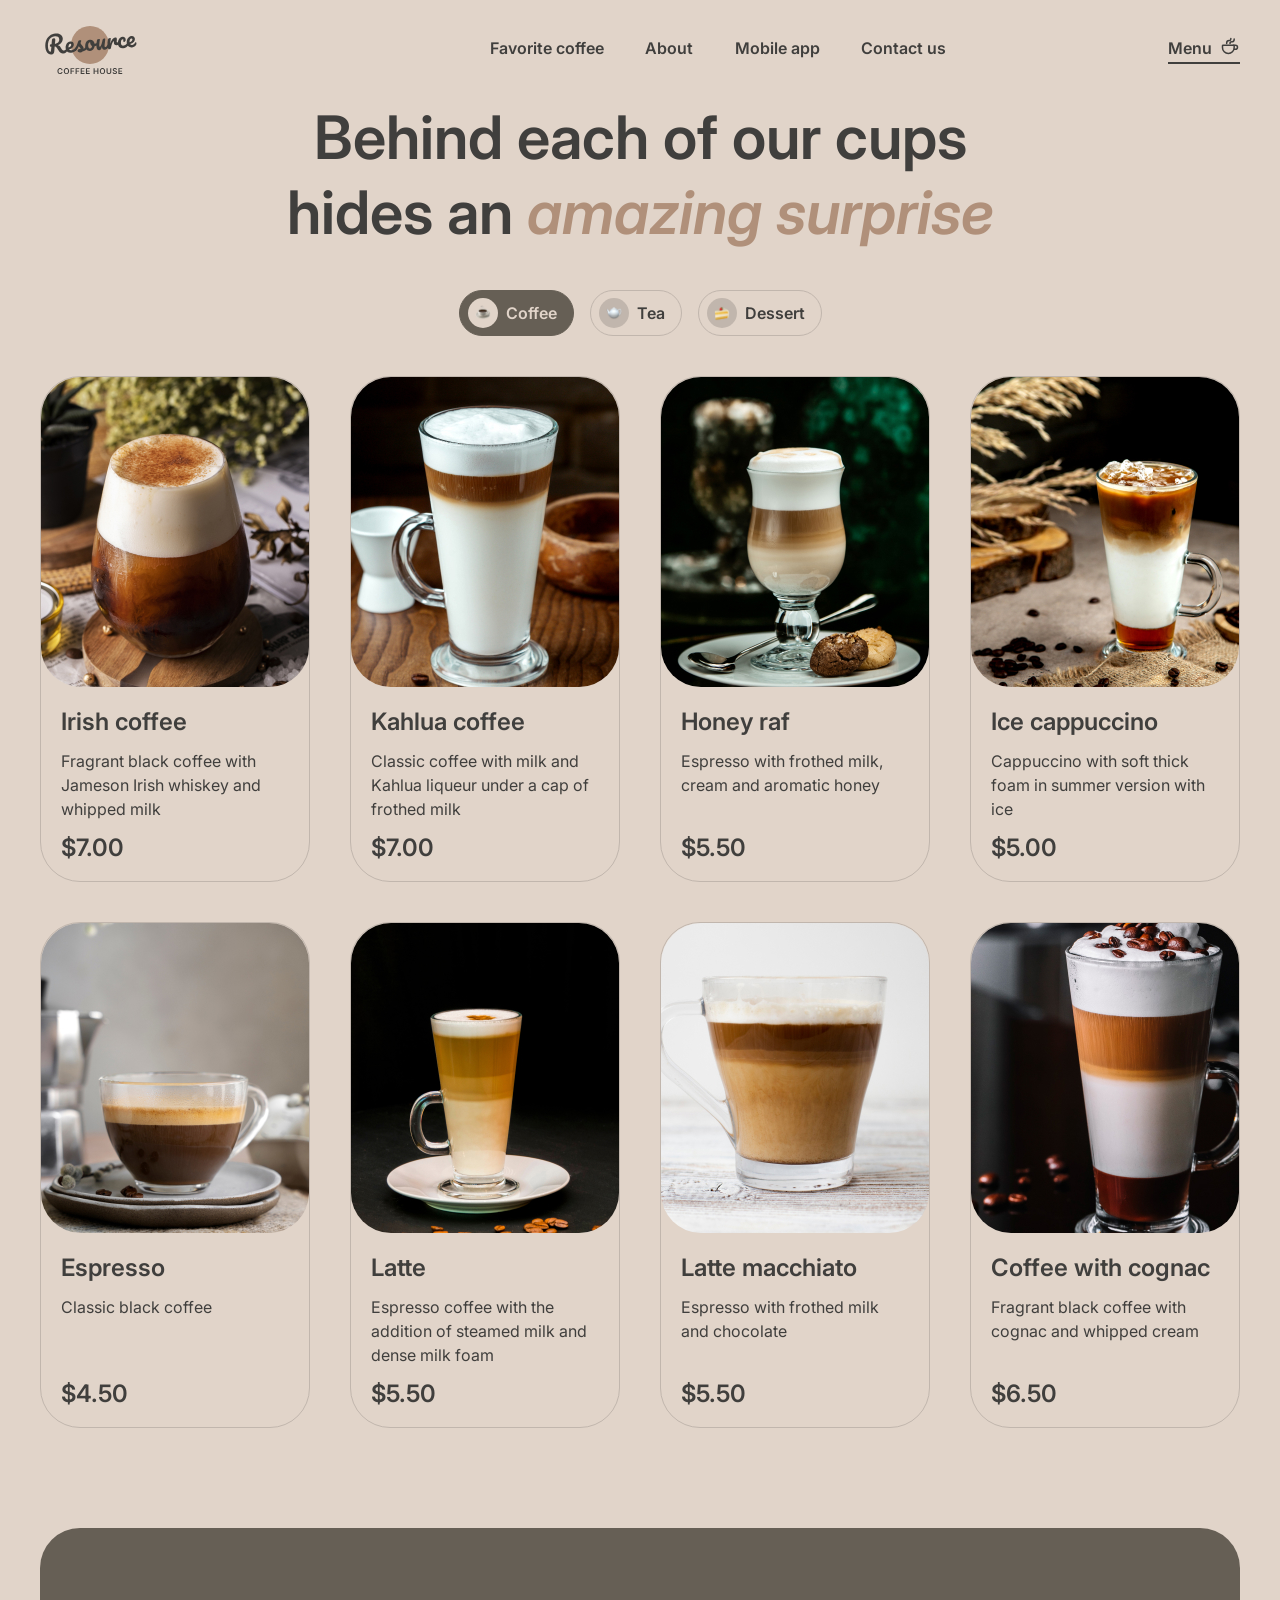
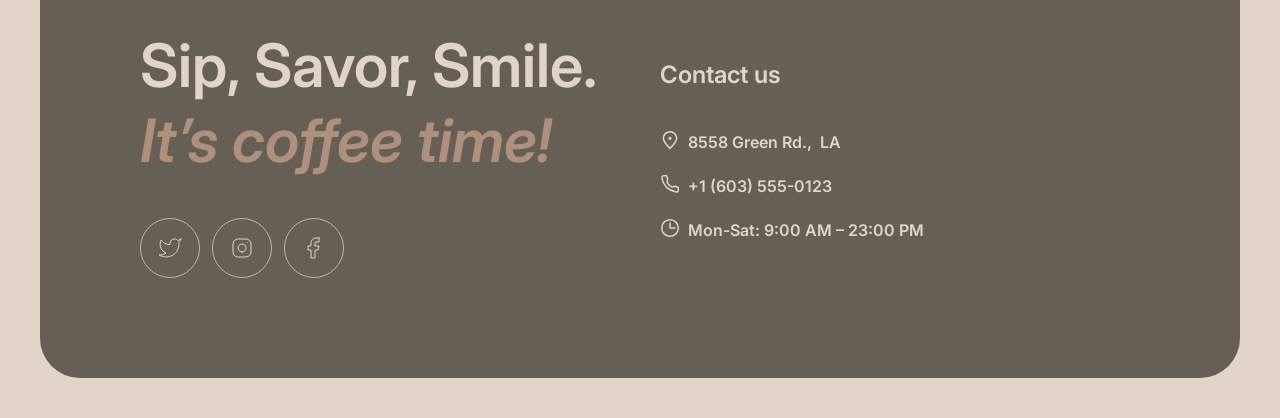
==== pages/menu/index.html @ 0312ce76 "feat: add menu page" ====
<!DOCTYPE html>
<html lang="en">
	<head>
		<meta charset="UTF-8" />
		<meta name="viewport" content="width=device-width, initial-scale=1.0" />

		<!--=============== FAVICON ===============-->
		<link rel="apple-touch-icon" sizes="180x180" href="../../assets/favicon/apple-touch-icon.png" />
		<link rel="icon" type="image/png" sizes="32x32" href="../../assets/favicon/favicon-32x32.png" />
		<link rel="icon" type="image/png" sizes="16x16" href="../../assets/favicon/favicon-16x16.png" />
		<link rel="manifest" href="../../assets/favicon/site.webmanifest" />

		<!--=============== CSS ===============-->
		<link rel="stylesheet" href="style.css" />

		<title>Menu</title>
	</head>
	<body>
		<div class="wrapper">
			<!--==================== HEADER ====================-->
			<header class="header">
				<div class="header__container _container">
					<div class="header__logo">
						<a class="logo" href="../home/index.html">
							<svg class="logo__icon">
								<use xlink:href="../../assets/svg/sprite.svg#logo"></use>
							</svg>
						</a>
					</div>
					<div class="header__menu">
						<nav class="menu">
							<ul class="menu__list">
								<li class="menu__item">
									<a href="../home/index.html#favorite-coffee" class="menu__link link">Favorite coffee</a>
								</li>
								<li class="menu__item">
									<a href="../home/index.html#about" class="menu__link link">About</a>
								</li>
								<li class="menu__item">
									<a href="../home/index.html#mobile-app" class="menu__link link">Mobile app</a>
								</li>
								<li class="menu__item">
									<a href="#contacts" class="menu__link link">Contact us</a>
								</li>
							</ul>
						</nav>
						<div class="header__coffee-menu image-link">
							<a class="image-link__link link" href="#no_scroll">
								Menu
								<svg class="coffee__icon">
									<use xlink:href="../../assets/svg/sprite.svg#coffee-cup"></use>
								</svg>
							</a>
						</div>
					</div>
					<div class="menu__icon">
						<span></span>
					</div>
				</div>
			</header>

			<!--==================== MAIN ====================-->
			<main class="main">
				<!--==================== CH-MENU ====================-->
				<section class="ch-menu" id="ch-menu">
					<div class="ch-menu__container _container">
						<div class="ch-menu__header header-block">
							<h1 class="header-block__title">
								Behind each of our cups hides an <span class="text_italic">amazing surprise</span>
							</h1>
						</div>
						<div class="ch-menu__body">
							<div class="ch-menu__buttons">
								<div class="button-menu button-menu_active">
									<div class="button-menu__img-box">
										<img
											class="button-menu__img"
											src="../../assets/images/coffee-menu/coffee-icon.png"
											alt="coffee-icon"
										/>
									</div>
									<span class="button-menu__text">Coffee</span>
								</div>
								<div class="button-menu">
									<div class="button-menu__img-box">
										<img class="button-menu__img" src="../../assets/images/coffee-menu/tea-icon.png" alt="tea-icon" />
									</div>
									<span class="button-menu__text">Tea</span>
								</div>
								<div class="button-menu">
									<div class="button-menu__img-box">
										<img
											class="button-menu__img"
											src="../../assets/images/coffee-menu/dessert-icon.png"
											alt="dessert-icon"
										/>
									</div>
									<span class="button-menu__text">Dessert</span>
								</div>
							</div>
						</div>
						<div class="ch-menu__row">
							<div class="ch-menu__col">
								<div class="ch-menu__item">
									<div class="ch-menu__img-box"></div>
									<div class="ch-menu__info">
										<div class="ch-menu__desc">
											<h3 class="ch-menu__subtitle">Irish coffee</h3>
											<p class="ch-menu__text">Fragrant black coffee with Jameson Irish whiskey and whipped milk</p>
										</div>
										<span class="ch-menu__price">$7.00</span>
									</div>
								</div>
							</div>
							<div class="ch-menu__col">
								<div class="ch-menu__item">
									<div class="ch-menu__img-box"></div>
									<div class="ch-menu__info">
										<div class="ch-menu__desc">
											<h3 class="ch-menu__subtitle">Kahlua coffee</h3>
											<p class="ch-menu__text">
												Classic coffee with milk and Kahlua liqueur under a cap of frothed milk
											</p>
										</div>
										<span class="ch-menu__price">$7.00</span>
									</div>
								</div>
							</div>
							<div class="ch-menu__col">
								<div class="ch-menu__item">
									<div class="ch-menu__img-box"></div>
									<div class="ch-menu__info">
										<div class="ch-menu__desc">
											<h3 class="ch-menu__subtitle">Honey raf</h3>
											<p class="ch-menu__text">Espresso with frothed milk, cream and aromatic honey</p>
										</div>
										<span class="ch-menu__price">$5.50</span>
									</div>
								</div>
							</div>
							<div class="ch-menu__col">
								<div class="ch-menu__item">
									<div class="ch-menu__img-box"></div>
									<div class="ch-menu__info">
										<div class="ch-menu__desc">
											<h3 class="ch-menu__subtitle">Ice cappuccino</h3>
											<p class="ch-menu__text">Cappuccino with soft thick foam in summer version with ice</p>
										</div>
										<span class="ch-menu__price">$5.00</span>
									</div>
								</div>
							</div>
							<div class="ch-menu__col">
								<div class="ch-menu__item">
									<div class="ch-menu__img-box"></div>
									<div class="ch-menu__info">
										<div class="ch-menu__desc">
											<h3 class="ch-menu__subtitle">Espresso</h3>
											<p class="ch-menu__text">Classic black coffee</p>
										</div>
										<span class="ch-menu__price">$4.50</span>
									</div>
								</div>
							</div>
							<div class="ch-menu__col">
								<div class="ch-menu__item">
									<div class="ch-menu__img-box"></div>
									<div class="ch-menu__info">
										<div class="ch-menu__desc">
											<h3 class="ch-menu__subtitle">Latte</h3>
											<p class="ch-menu__text">Espresso coffee with the addition of steamed milk and dense milk foam</p>
										</div>
										<span class="ch-menu__price">$5.50</span>
									</div>
								</div>
							</div>
							<div class="ch-menu__col">
								<div class="ch-menu__item">
									<div class="ch-menu__img-box"></div>
									<div class="ch-menu__info">
										<div class="ch-menu__desc">
											<h3 class="ch-menu__subtitle">Latte macchiato</h3>
											<p class="ch-menu__text">Espresso with frothed milk and chocolate</p>
										</div>
										<span class="ch-menu__price">$5.50</span>
									</div>
								</div>
							</div>
							<div class="ch-menu__col">
								<div class="ch-menu__item">
									<div class="ch-menu__img-box"></div>
									<div class="ch-menu__info">
										<div class="ch-menu__desc">
											<h3 class="ch-menu__subtitle">Coffee with cognac</h3>
											<p class="ch-menu__text">Fragrant black coffee with cognac and whipped cream</p>
										</div>
										<span class="ch-menu__price">$6.50</span>
									</div>
								</div>
							</div>
						</div>
						<div class="ch-menu__button-refresh">
							<button class="button-refresh">
								<svg class="button-refresh-icon">
									<use xlink:href="../../assets/svg/sprite.svg#refresh"></use>
								</svg>
							</button>
						</div>
					</div>
				</section>
			</main>

			<!--==================== FOOTER ====================-->
			<footer class="footer" id="contacts">
				<div class="footer__container _container">
					<div class="footer__box">
						<div class="footer__row">
							<div class="footer__content">
								<div class="footer__header header-block">
									<h2 class="header-block__title">
										Sip, Savor, Smile. <span class="text_italic">It’s coffee time!</span>
									</h2>
								</div>
								<div class="footer__socials socials">
									<ul class="socials__list">
										<li class="socials__item">
											<a class="socials__link" href="https://twitter.com/?lang=en">
												<svg class="social-link-icon">
													<use xlink:href="../../assets/svg/sprite.svg#twitter"></use>
												</svg>
											</a>
										</li>
										<li class="socials__item">
											<a class="socials__link" href="https://www.instagram.com/">
												<svg class="social-link-icon">
													<use xlink:href="../../assets/svg/sprite.svg#instagram"></use>
												</svg>
											</a>
										</li>
										<li class="socials__item">
											<a class="socials__link" href="https://en-gb.facebook.com/">
												<svg class="social-link-icon">
													<use xlink:href="../../assets/svg/sprite.svg#facebook"></use>
												</svg>
											</a>
										</li>
									</ul>
								</div>
							</div>
							<div class="footer__contacts contacts">
								<h3 class="contacts__title">Contact us</h3>
								<ul class="contacts__list">
									<li class="contacts__item image-link">
										<a class="contacts__link link" href="https://maps.app.goo.gl/2wCJArQoX7g6WhZb9" target="_blank">
											<svg class="contact-icon">
												<use xlink:href="../../assets/svg/sprite.svg#pin-alt"></use>
											</svg>
											8558 Green Rd., &nbsp;LA
										</a>
									</li>
									<li class="contacts__item image-link">
										<a class="contacts__link link" href="tel:+16035550123">
											<svg class="contact-icon">
												<use xlink:href="../../assets/svg/sprite.svg#phone"></use>
											</svg>
											+1 (603) 555-0123
										</a>
									</li>
									<li class="contacts__item image-link">
										<a class="contacts__link link" href="#no_scroll">
											<svg class="contact-icon">
												<use xlink:href="../../assets/svg/sprite.svg#clock"></use>
											</svg>
											Mon-Sat: 9:00 AM – 23:00 PM
										</a>
									</li>
								</ul>
							</div>
						</div>
					</div>
				</div>
			</footer>
		</div>

		<!--==================== SCRIPT JS ====================-->
		<script src="script.js" defer></script>
	</body>
</html>
---- pages/menu/style.css ----
/*=============== GOOGLE FONTS ===============*/
@import url('https://fonts.googleapis.com/css2?family=Inter:wght@400;600&display=swap');

/*=============== VARIABLES CSS ===============*/
:root {
  /*========== Colors ==========*/
  --text-dark: #403f3d;
  --text-light: #e1d4c9;
  --text-accent: #b0907a;
  --background-body: #e1d4c9;
  --background-container: #665f55;
  --background-backdrop: rgba(64, 63, 61, 0.8);
  --border-light: #c1b6ad;
  --border-dark: #665f55;

  /*========= Font and typography ==========*/
  /* 1rem = 10px*/
  --html-font-size: 62.5%;
  --body-font: 'Inter', sans-serif;
  --h1-font-size: 7.2rem;
  --h2-font-size: 6rem;
  --h3-font-size: 2.4rem;
  --big-font-size: 3.2rem;
  --medium-font-size: 1.6rem;
  --small-font-size: 1rem;

  /*========= Font weight ==========*/
  --font-regular: 400;
  --font-semi-bold: 600;
}

/*========== Responsive typography ==========*/
@media screen and (max-width: 730px) {
  :root {
    --h1-font-size: 6.2rem;
  }
}

@media screen and (max-width: 670px) {
  :root {
    --h1-font-size: 5.2rem;
    --h2-font-size: 3.2rem;
  }
}

@media screen and (max-width: 555px) {
  :root {
    --h1-font-size: 4.2rem;
  }
}

/*=============== BASE ===============*/
* {
  box-sizing: border-box;
  padding: 0;
  margin: 0;
}

html {
  font-size: var(--html-font-size);
  scroll-behavior: smooth;
}

body,
input,
textarea,
button {
  font-family: var(--body-font);
  font-size: var(--medium-font-size);
}

body {
  height: 100%;
  font-style: normal;
  font-weight: var(--font-regular);
  line-height: 150%;
  background-color: var(--background-body);
  color: var(--text-dark);
}

h1,
h2,
h3 {
  font-weight: var(--font-semi-bold);
}

ul,
ol,
li {
  list-style: none;
}

a {
  text-decoration: none;
}

img {
  display: block;
  max-width: 100%;
  height: auto;
}

/*=============== REUSABLE CSS CLASSES ===============*/
.wrapper {
  display: flex;
  flex-direction: column;
  min-height: 100%;
  padding-top: 2rem;
  padding-bottom: 4rem;
  overflow: hidden;
}

._container {
  max-width: 1440px;
  margin: 0 auto;
  padding: 0 4rem;
}

.text_italic {
  color: var(--text-accent);
  font-style: oblique;
}

.link {
  position: relative;
  font-weight: var(--font-semi-bold);
  color: var(--text-dark);
  line-height: 150%;
  border-bottom: 8px solid transparent;
}

.link::after {
  content: '';
  position: absolute;
  bottom: -6px;
  display: block;
  width: 100%;
  height: 2px;
  transform: scaleX(0);
  opacity: 0;
  background-color: var(--text-dark);
  transition: all 0.4s ease-in-out;
}

@media (hover: hover) and (pointer: fine) {
  .link:hover::after {
    transform: scaleX(1);
    opacity: 1;
  }
}

.header-block__title {
  font-size: var(--h2-font-size);
  line-height: 125%;
  font-style: normal;
}

/*=============== HEADER ===============*/
.header {
  width: 100%;
}

.header__container {
  display: flex;
  justify-content: space-between;
  align-items: center;
  min-height: 60px;
  margin-bottom: 2rem;
}

/*========== logo ==========*/
.header__logo {
  width: 100px;
  height: 60px;
}

.logo__icon {
  width: 100px;
  height: 60px;
}

/*========== header menu ==========*/
.header__menu {
  display: flex;
  justify-content: space-between;
  align-items: center;
  width: 894px;
}

/*========== menu ==========*/
.menu {
  width: 456px;
}

.menu__list {
  display: flex;
  justify-content: space-between;
}

.menu__item,
.image-link {
  height: 28px;
}

/*========== coffee-menu ==========*/
.header__menu .image-link .link::after {
  transform: scaleX(1);
  opacity: 1;
}

.header__menu .image-link .link {
  pointer-events: none;
}

.coffee__icon {
  margin-left: 0.4rem;
  width: 20px;
  height: 20px;
  vertical-align: top;
}

/*========== burger ===========*/
.menu__icon {
  display: none;
}

/*=============== MAIN ===============*/
.main {
  flex: 1 1 auto;
}

/*=============== ch-menu ===============*/
.ch-menu__container {
  margin-bottom: 10rem;
}

.ch-menu__header {
  text-align: center;
  max-width: 800px;
  margin: 0 auto;
  margin-bottom: 4rem;
}

.ch-menu__buttons {
  display: flex;
  justify-content: center;
  gap: 1.6rem;
  margin-bottom: 4rem;
}

.button-menu {
  height: 46px;
  display: flex;
  padding: 0.8rem 1.6rem 0.8rem 0.8rem;
  justify-content: center;
  align-items: center;
  gap: 0.8rem;
  border-radius: 100px;
  background-color: var(--background-body);
  border: 1px solid var(--border-light);
  font-weight: var(--font-semi-bold);
  color: var(--text-dark);
  transition: all 0.3s ease-in-out;
  cursor: pointer;
}

.button-menu__img-box {
  width: 30px;
  height: 30px;
  display: flex;
  padding: 0.3rem 0.7rem;
  justify-content: center;
  align-items: center;
  border-radius: 100px;
  background-color: var(--border-light);
  transition: all 0.3s ease-in-out;
}

@media (hover: hover) and (pointer: fine) {
  .button-menu:hover {
    color: var(--text-light);
    background-color: var(--border-dark);
    border: 1px solid var(--border-dark);
  }

  .button-menu:hover .button-menu__img-box {
    background-color: var(--background-body);
  }
}

.button-menu_active {
  color: var(--text-light);
  background-color: var(--border-dark);
  border: 1px solid var(--border-dark);
  cursor: default;
}

.button-menu_active .button-menu__img-box {
  background-color: var(--background-body);
}

.ch-menu__row {
  display: flex;
  flex-wrap: wrap;
  justify-content: center;
  margin: 0px -2rem -4rem;
}

.ch-menu__col {
  flex: 25%;
  max-width: 350px;
  padding: 0 2rem;
}

.ch-menu__item {
  height: 506px;
  border-radius: 40px;
  border: 1px solid var(--border-light);
  cursor: pointer;
  margin-bottom: 4rem;
}

.ch-menu__img-box {
  height: 310px;
  border-radius: 40px;
  background-size: 340px;
  background-position: center;
  background-repeat: no-repeat;
  transition: all 0.4s ease;
  overflow: hidden;
}

@media (hover: hover) and (pointer: fine) {
  .ch-menu__item:hover .ch-menu__img-box {
    background-size: 310px;
  }
}

.ch-menu__col:nth-of-type(1) .ch-menu__img-box {
  background-image: url('../../assets/images/coffee/1.jpg');
}

.ch-menu__col:nth-of-type(2) .ch-menu__img-box {
  background-image: url('../../assets/images/coffee/2.jpg');
}

.ch-menu__col:nth-of-type(3) .ch-menu__img-box {
  background-image: url('../../assets/images/coffee/3.jpg');
}

.ch-menu__col:nth-of-type(4) .ch-menu__img-box {
  background-image: url('../../assets/images/coffee/4.jpg');
}

.ch-menu__col:nth-of-type(5) .ch-menu__img-box {
  background-image: url('../../assets/images/coffee/5.jpg');
}

.ch-menu__col:nth-of-type(6) .ch-menu__img-box {
  background-image: url('../../assets/images/coffee/6.jpg');
}

.ch-menu__col:nth-of-type(7) .ch-menu__img-box {
  background-image: url('../../assets/images/coffee/7.jpg');
}

.ch-menu__col:nth-of-type(8) .ch-menu__img-box {
  background-image: url('../../assets/images/coffee/8.jpg');
}

.ch-menu__info {
  height: 196px;
  display: flex;
  flex-direction: column;
  padding: 2rem;
}

.ch-menu__subtitle {
  font-size: var(--h3-font-size);
  line-height: 125%;
  margin-bottom: 1.2rem;
}

.ch-menu__price {
  margin-top: auto;
  font-size: var(--h3-font-size);
  font-weight: var(--font-semi-bold);
  line-height: 125%;
}

.ch-menu__button-refresh {
  display: none;
}

.button-refresh {
  display: flex;
  align-items: center;
  justify-content: center;
  width: 60px;
  height: 60px;
  border-radius: 100px;
  border: 1px solid var(--border-dark);
  background-color: var(--background-body);
  transition: all 0.4s ease;
  cursor: pointer;
}

.button-refresh-icon {
  width: 24px;
  height: 24px;
  stroke: var(--text-dark);
  transition: all 0.4s ease;
}

@media (hover: hover) and (pointer: fine) {
  .button-refresh:hover {
    background-color: var(--background-container);
  }

  .button-refresh:hover .button-refresh-icon {
    stroke: var(--border-light);
  }
}

/*=============== FOOTER ===============*/
.footer__box {
  padding: 10rem;
  border-radius: 40px;
  color: var(--text-light);
  background-color: var(--background-container);
}

.footer__row {
  display: flex;
  align-items: center;
  gap: 10rem;
}

.footer__content,
.footer__contacts {
  flex: 50%;
  max-width: 50%;
}

.footer__header {
  margin-bottom: 4rem;
}

.socials__list {
  display: flex;
  gap: 12px;
}

.socials__link {
  display: flex;
  width: 60px;
  height: 60px;
  justify-content: center;
  align-items: center;
  border-radius: 100px;
  border: 1px solid var(--border-light);
  background-color: var(--background-container);
  transition: all 0.4s ease-out;
  cursor: pointer;
}

.social-link-icon {
  width: 24px;
  height: 24px;
  stroke: var(--text-light);
  transition: all 0.4s ease-out;
}

@media (hover: hover) and (pointer: fine) {
  .socials__link:hover {
    background-color: var(--background-body);
  }

  .socials__link:hover .social-link-icon {
    stroke: var(--text-dark);
  }
}

.contacts__title {
  font-size: var(--h3-font-size);
  line-height: 125%;
  margin-bottom: 4rem;
}

.contacts__list {
  display: flex;
  flex-direction: column;
  gap: 1.6rem;
}

.contacts__item .link {
  color: var(--text-light);
}

.contacts__item .link::after {
  background-color: var(--text-light);
}

.contacts__item:last-of-type .link {
  pointer-events: none;
}

.contact-icon {
  margin-right: 0.4rem;
  width: 20px;
  height: 20px;
  vertical-align: top;
}

/*=============== BREAKPOINTS ===============*/
/* For large devices */
@media screen and (max-width: 1300px) {
  .header__menu {
    width: 750px;
  }

  .footer__row {
    gap: 4rem;
  }
}

@media screen and (max-width: 1236px) {
  .ch-menu__col {
    flex: 33.3%;
  }
}

/* For medium devices */
@media screen and (max-width: 1024px) {
  .header__menu {
    width: 650px;
  }

  .footer__row {
    flex-direction: column;
    align-items: flex-start;
    gap: 10rem;
  }

  .footer__content,
  .footer__contacts {
    flex: 100%;
    max-width: 100%;
  }

  .ch-menu__col {
    flex: 50%;
  }

  .ch-menu__col:nth-child(n + 5) {
    display: none;
  }

  .ch-menu__button-refresh {
    display: flex;
    justify-content: center;
    margin-top: 4rem;
  }
}

@media screen and (max-width: 880px) {
  .header__menu {
    width: 570px;
  }

  .footer__box {
    padding: 10rem 6rem;
  }
}

/* For small devices */
@media screen and (max-width: 768px) {
  .menu__icon {
    display: block;
    position: relative;
    width: 44px;
    height: 44px;
    cursor: pointer;
    border-radius: 100px;
    border: 1px solid var(--border-dark);
  }

  .menu__icon span,
  .menu__icon::before,
  .menu__icon::after {
    left: 0;
    position: absolute;
    width: 18px;
    height: 0px;
    transition: all 0.3s ease 0s;
    background-color: var(--text-dark);
  }

  .menu__icon span {
    top: 50%;
    transform: scale(1) translate(0px, -50%);
  }

  .menu__icon::before,
  .menu__icon::after {
    content: '';
    display: block;
    height: 2px;
    border-radius: 2px;
  }

  .menu__icon::before {
    top: 16px;
    left: 12px;
  }

  .menu__icon::after {
    bottom: 16px;
    left: 12px;
  }

  .menu__icon._active::before {
    transform: rotateZ(45deg) translate(3px, 3px);
  }

  .menu__icon._active::after {
    transform: rotateZ(-45deg) translate(3px, -3px);
  }

  .header__menu {
    width: 100%;
    height: 100%;
    position: fixed;
    top: 100px;
    right: 0px;
    z-index: 10;
    flex-direction: column;
    align-items: center;
    justify-content: start;
    padding: 6rem 4rem;
    background-color: var(--background-body);
    transform: translateX(100%);
    transition: transform 0.3s ease 0s;
    overflow: hidden;
  }

  .menu__list {
    flex-direction: column;
    align-items: center;
    gap: 6rem;
    margin-bottom: 10rem;
  }

  .header__menu._active {
    transform: translateX(0%);
  }

  .header__menu .menu__item,
  .header__menu .image-link {
    height: 40px;
  }

  .header__menu .link {
    font-size: var(--big-font-size);
    line-height: 125%;
    border-bottom: none;
  }

  .coffee__icon {
    margin-left: 0.8rem;
    width: 40px;
    height: 40px;
  }
}

@media screen and (max-width: 720px) {
  .footer__box {
    padding: 8rem 4rem;
  }

  .footer__row {
    gap: 8rem;
  }
}

@media screen and (max-width: 600px) {
  ._container {
    padding: 0 2rem;
  }

  .ch-menu__col {
    flex: 100%;
  }
}

@media screen and (max-width: 426px) {
  ._container {
    padding: 0 1.6rem;
  }

  .header__menu {
    padding: 6rem 1.6rem;
  }

  .ch-menu__buttons {
    gap: 0.8rem;
  }

  .footer__box {
    padding: 6rem 1.6rem;
  }

  .footer__row {
    gap: 4rem;
  }
}
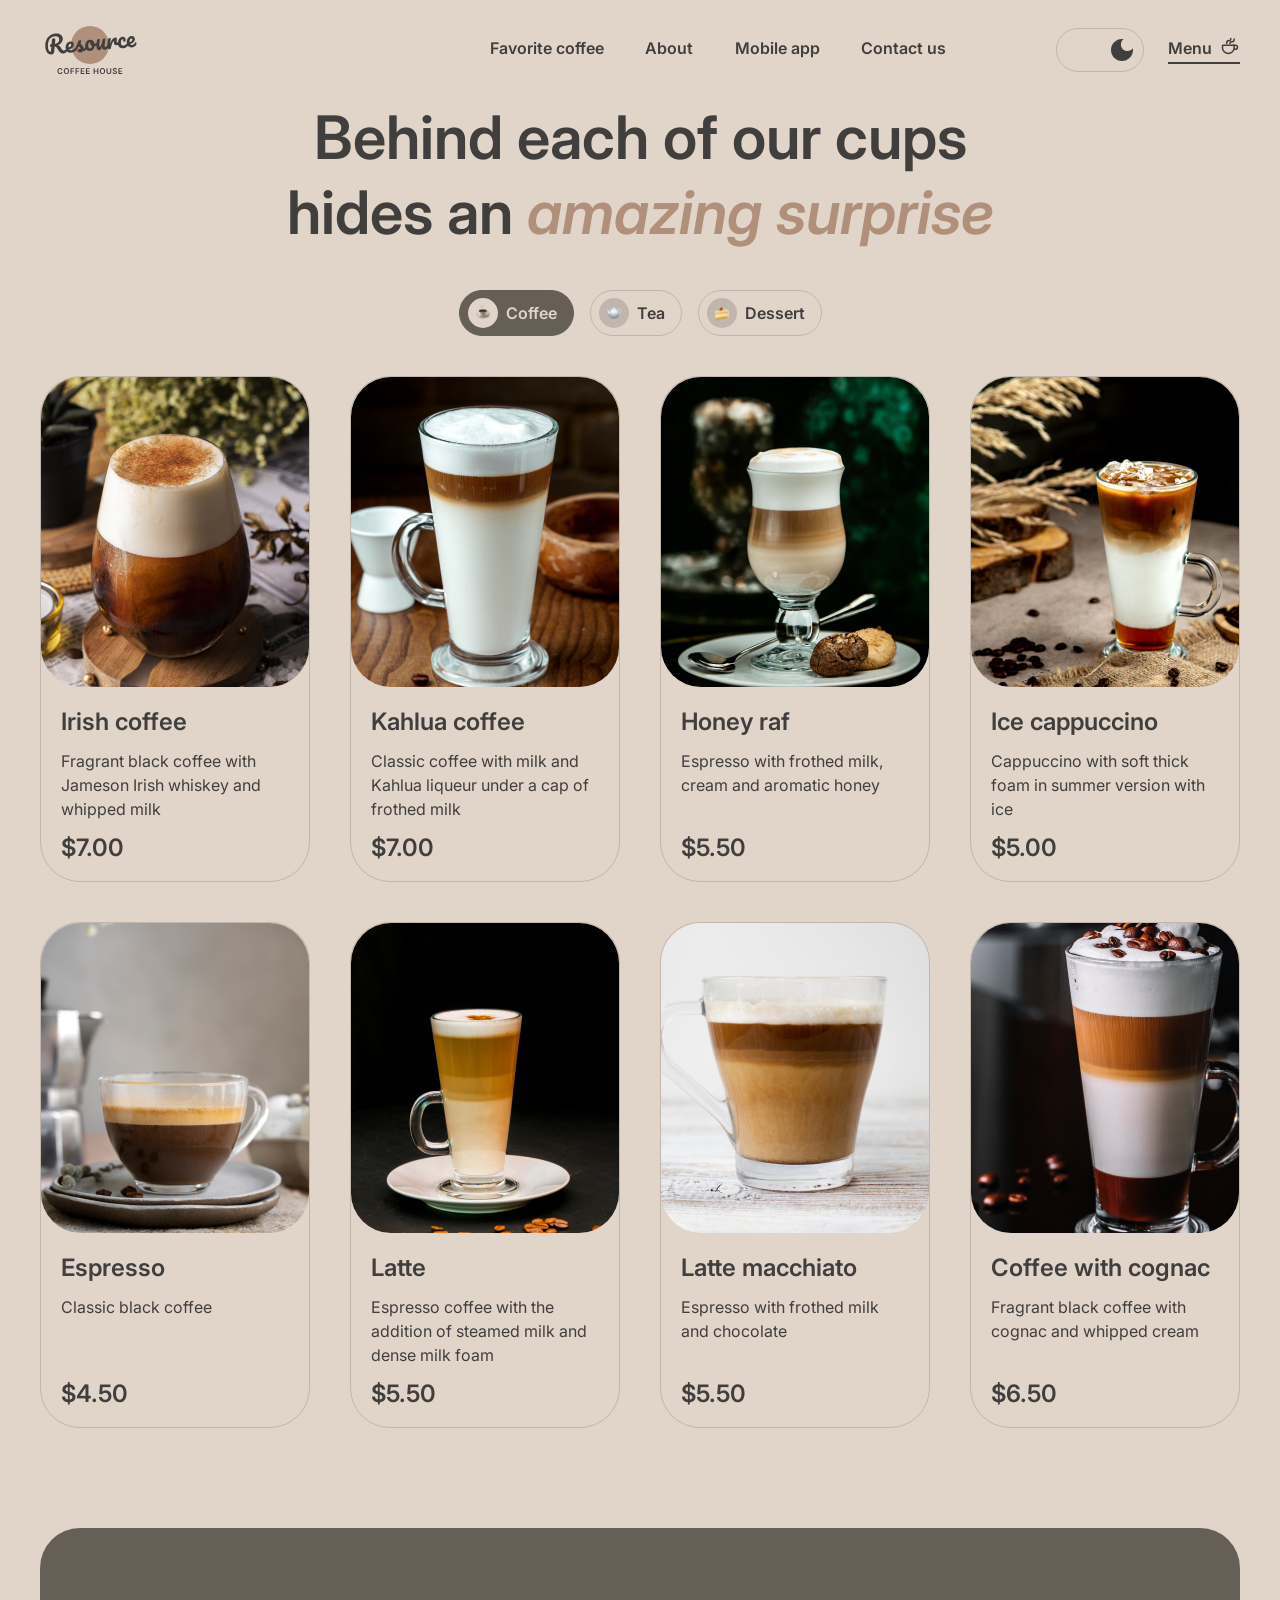
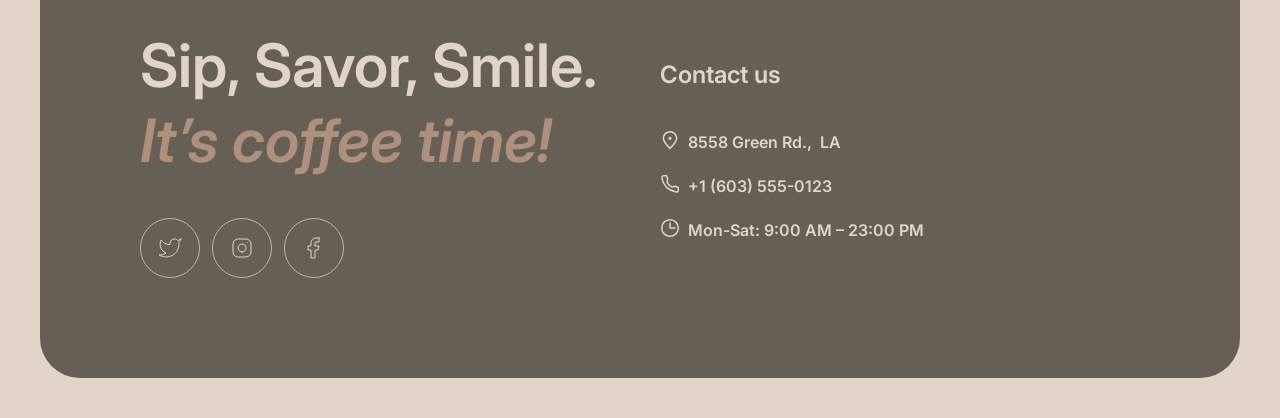
==== commit 6dc12fe0: "feat: implement themes" ====
--- a/pages/menu/index.html
+++ b/pages/menu/index.html
@@ -1,288 +1,322 @@
-<!DOCTYPE html>
+<!doctype html>
 <html lang="en">
-	<head>
-		<meta charset="UTF-8" />
-		<meta name="viewport" content="width=device-width, initial-scale=1.0" />
-
-		<!--=============== FAVICON ===============-->
-		<link rel="apple-touch-icon" sizes="180x180" href="../../assets/favicon/apple-touch-icon.png" />
-		<link rel="icon" type="image/png" sizes="32x32" href="../../assets/favicon/favicon-32x32.png" />
-		<link rel="icon" type="image/png" sizes="16x16" href="../../assets/favicon/favicon-16x16.png" />
-		<link rel="manifest" href="../../assets/favicon/site.webmanifest" />
-
-		<!--=============== CSS ===============-->
-		<link rel="stylesheet" href="style.css" />
-
-		<title>Menu</title>
-	</head>
-	<body>
-		<div class="wrapper">
-			<!--==================== HEADER ====================-->
-			<header class="header">
-				<div class="header__container _container">
-					<div class="header__logo">
-						<a class="logo" href="../home/index.html">
-							<svg class="logo__icon">
-								<use xlink:href="../../assets/svg/sprite.svg#logo"></use>
-							</svg>
-						</a>
-					</div>
-					<div class="header__menu">
-						<nav class="menu">
-							<ul class="menu__list">
-								<li class="menu__item">
-									<a href="../home/index.html#favorite-coffee" class="menu__link link">Favorite coffee</a>
-								</li>
-								<li class="menu__item">
-									<a href="../home/index.html#about" class="menu__link link">About</a>
-								</li>
-								<li class="menu__item">
-									<a href="../home/index.html#mobile-app" class="menu__link link">Mobile app</a>
-								</li>
-								<li class="menu__item">
-									<a href="#contacts" class="menu__link link">Contact us</a>
-								</li>
-							</ul>
-						</nav>
-						<div class="header__coffee-menu image-link">
-							<a class="image-link__link link" href="#no_scroll">
-								Menu
-								<svg class="coffee__icon">
-									<use xlink:href="../../assets/svg/sprite.svg#coffee-cup"></use>
-								</svg>
-							</a>
-						</div>
-					</div>
-					<div class="menu__icon">
-						<span></span>
-					</div>
-				</div>
-			</header>
-
-			<!--==================== MAIN ====================-->
-			<main class="main">
-				<!--==================== CH-MENU ====================-->
-				<section class="ch-menu" id="ch-menu">
-					<div class="ch-menu__container _container">
-						<div class="ch-menu__header header-block">
-							<h1 class="header-block__title">
-								Behind each of our cups hides an <span class="text_italic">amazing surprise</span>
-							</h1>
-						</div>
-						<div class="ch-menu__body">
-							<div class="ch-menu__buttons">
-								<div class="button-menu button-menu_active">
-									<div class="button-menu__img-box">
-										<img
-											class="button-menu__img"
-											src="../../assets/images/coffee-menu/coffee-icon.png"
-											alt="coffee-icon"
-										/>
-									</div>
-									<span class="button-menu__text">Coffee</span>
-								</div>
-								<div class="button-menu">
-									<div class="button-menu__img-box">
-										<img class="button-menu__img" src="../../assets/images/coffee-menu/tea-icon.png" alt="tea-icon" />
-									</div>
-									<span class="button-menu__text">Tea</span>
-								</div>
-								<div class="button-menu">
-									<div class="button-menu__img-box">
-										<img
-											class="button-menu__img"
-											src="../../assets/images/coffee-menu/dessert-icon.png"
-											alt="dessert-icon"
-										/>
-									</div>
-									<span class="button-menu__text">Dessert</span>
-								</div>
-							</div>
-						</div>
-						<div class="ch-menu__row">
-							<div class="ch-menu__col">
-								<div class="ch-menu__item">
-									<div class="ch-menu__img-box"></div>
-									<div class="ch-menu__info">
-										<div class="ch-menu__desc">
-											<h3 class="ch-menu__subtitle">Irish coffee</h3>
-											<p class="ch-menu__text">Fragrant black coffee with Jameson Irish whiskey and whipped milk</p>
-										</div>
-										<span class="ch-menu__price">$7.00</span>
-									</div>
-								</div>
-							</div>
-							<div class="ch-menu__col">
-								<div class="ch-menu__item">
-									<div class="ch-menu__img-box"></div>
-									<div class="ch-menu__info">
-										<div class="ch-menu__desc">
-											<h3 class="ch-menu__subtitle">Kahlua coffee</h3>
-											<p class="ch-menu__text">
-												Classic coffee with milk and Kahlua liqueur under a cap of frothed milk
-											</p>
-										</div>
-										<span class="ch-menu__price">$7.00</span>
-									</div>
-								</div>
-							</div>
-							<div class="ch-menu__col">
-								<div class="ch-menu__item">
-									<div class="ch-menu__img-box"></div>
-									<div class="ch-menu__info">
-										<div class="ch-menu__desc">
-											<h3 class="ch-menu__subtitle">Honey raf</h3>
-											<p class="ch-menu__text">Espresso with frothed milk, cream and aromatic honey</p>
-										</div>
-										<span class="ch-menu__price">$5.50</span>
-									</div>
-								</div>
-							</div>
-							<div class="ch-menu__col">
-								<div class="ch-menu__item">
-									<div class="ch-menu__img-box"></div>
-									<div class="ch-menu__info">
-										<div class="ch-menu__desc">
-											<h3 class="ch-menu__subtitle">Ice cappuccino</h3>
-											<p class="ch-menu__text">Cappuccino with soft thick foam in summer version with ice</p>
-										</div>
-										<span class="ch-menu__price">$5.00</span>
-									</div>
-								</div>
-							</div>
-							<div class="ch-menu__col">
-								<div class="ch-menu__item">
-									<div class="ch-menu__img-box"></div>
-									<div class="ch-menu__info">
-										<div class="ch-menu__desc">
-											<h3 class="ch-menu__subtitle">Espresso</h3>
-											<p class="ch-menu__text">Classic black coffee</p>
-										</div>
-										<span class="ch-menu__price">$4.50</span>
-									</div>
-								</div>
-							</div>
-							<div class="ch-menu__col">
-								<div class="ch-menu__item">
-									<div class="ch-menu__img-box"></div>
-									<div class="ch-menu__info">
-										<div class="ch-menu__desc">
-											<h3 class="ch-menu__subtitle">Latte</h3>
-											<p class="ch-menu__text">Espresso coffee with the addition of steamed milk and dense milk foam</p>
-										</div>
-										<span class="ch-menu__price">$5.50</span>
-									</div>
-								</div>
-							</div>
-							<div class="ch-menu__col">
-								<div class="ch-menu__item">
-									<div class="ch-menu__img-box"></div>
-									<div class="ch-menu__info">
-										<div class="ch-menu__desc">
-											<h3 class="ch-menu__subtitle">Latte macchiato</h3>
-											<p class="ch-menu__text">Espresso with frothed milk and chocolate</p>
-										</div>
-										<span class="ch-menu__price">$5.50</span>
-									</div>
-								</div>
-							</div>
-							<div class="ch-menu__col">
-								<div class="ch-menu__item">
-									<div class="ch-menu__img-box"></div>
-									<div class="ch-menu__info">
-										<div class="ch-menu__desc">
-											<h3 class="ch-menu__subtitle">Coffee with cognac</h3>
-											<p class="ch-menu__text">Fragrant black coffee with cognac and whipped cream</p>
-										</div>
-										<span class="ch-menu__price">$6.50</span>
-									</div>
-								</div>
-							</div>
-						</div>
-						<div class="ch-menu__button-refresh">
-							<button class="button-refresh">
-								<svg class="button-refresh-icon">
-									<use xlink:href="../../assets/svg/sprite.svg#refresh"></use>
-								</svg>
-							</button>
-						</div>
-					</div>
-				</section>
-			</main>
-
-			<!--==================== FOOTER ====================-->
-			<footer class="footer" id="contacts">
-				<div class="footer__container _container">
-					<div class="footer__box">
-						<div class="footer__row">
-							<div class="footer__content">
-								<div class="footer__header header-block">
-									<h2 class="header-block__title">
-										Sip, Savor, Smile. <span class="text_italic">It’s coffee time!</span>
-									</h2>
-								</div>
-								<div class="footer__socials socials">
-									<ul class="socials__list">
-										<li class="socials__item">
-											<a class="socials__link" href="https://twitter.com/?lang=en">
-												<svg class="social-link-icon">
-													<use xlink:href="../../assets/svg/sprite.svg#twitter"></use>
-												</svg>
-											</a>
-										</li>
-										<li class="socials__item">
-											<a class="socials__link" href="https://www.instagram.com/">
-												<svg class="social-link-icon">
-													<use xlink:href="../../assets/svg/sprite.svg#instagram"></use>
-												</svg>
-											</a>
-										</li>
-										<li class="socials__item">
-											<a class="socials__link" href="https://en-gb.facebook.com/">
-												<svg class="social-link-icon">
-													<use xlink:href="../../assets/svg/sprite.svg#facebook"></use>
-												</svg>
-											</a>
-										</li>
-									</ul>
-								</div>
-							</div>
-							<div class="footer__contacts contacts">
-								<h3 class="contacts__title">Contact us</h3>
-								<ul class="contacts__list">
-									<li class="contacts__item image-link">
-										<a class="contacts__link link" href="https://maps.app.goo.gl/2wCJArQoX7g6WhZb9" target="_blank">
-											<svg class="contact-icon">
-												<use xlink:href="../../assets/svg/sprite.svg#pin-alt"></use>
-											</svg>
-											8558 Green Rd., &nbsp;LA
-										</a>
-									</li>
-									<li class="contacts__item image-link">
-										<a class="contacts__link link" href="tel:+16035550123">
-											<svg class="contact-icon">
-												<use xlink:href="../../assets/svg/sprite.svg#phone"></use>
-											</svg>
-											+1 (603) 555-0123
-										</a>
-									</li>
-									<li class="contacts__item image-link">
-										<a class="contacts__link link" href="#no_scroll">
-											<svg class="contact-icon">
-												<use xlink:href="../../assets/svg/sprite.svg#clock"></use>
-											</svg>
-											Mon-Sat: 9:00 AM – 23:00 PM
-										</a>
-									</li>
-								</ul>
-							</div>
-						</div>
-					</div>
-				</div>
-			</footer>
-		</div>
-
-		<!--==================== SCRIPT JS ====================-->
-		<script src="script.js" defer></script>
-	</body>
+  <head>
+    <meta charset="UTF-8" />
+    <meta name="viewport" content="width=device-width, initial-scale=1.0" />
+
+    <!--=============== FAVICON ===============-->
+    <link rel="apple-touch-icon" sizes="180x180" href="../../assets/favicon/apple-touch-icon.png" />
+    <link rel="icon" type="image/png" sizes="32x32" href="../../assets/favicon/favicon-32x32.png" />
+    <link rel="icon" type="image/png" sizes="16x16" href="../../assets/favicon/favicon-16x16.png" />
+    <link rel="manifest" href="../../assets/favicon/site.webmanifest" />
+
+    <!--=============== CSS ===============-->
+    <link rel="stylesheet" href="style.css" />
+
+    <title>Menu</title>
+  </head>
+  <body>
+    <div class="wrapper">
+      <!--==================== HEADER ====================-->
+      <header class="header">
+        <div class="header__container _container">
+          <div class="header__logo">
+            <a class="logo" href="../home/index.html">
+              <svg class="logo__icon">
+                <use xlink:href="../../assets/svg/sprite.svg#logo"></use>
+              </svg>
+            </a>
+          </div>
+          <div class="header__menu">
+            <nav class="menu">
+              <ul class="menu__list">
+                <li class="menu__item">
+                  <a href="../home/index.html#favorite-coffee" class="menu__link link"
+                    >Favorite coffee</a
+                  >
+                </li>
+                <li class="menu__item">
+                  <a href="../home/index.html#about" class="menu__link link">About</a>
+                </li>
+                <li class="menu__item">
+                  <a href="../home/index.html#mobile-app" class="menu__link link">Mobile app</a>
+                </li>
+                <li class="menu__item">
+                  <a href="#contacts" class="menu__link link">Contact us</a>
+                </li>
+              </ul>
+            </nav>
+            <div class="header__coffee-menu image-link">
+              <a class="image-link__link link" href="#no_scroll">
+                Menu
+                <svg class="coffee__icon">
+                  <use xlink:href="../../assets/svg/sprite.svg#coffee-cup"></use>
+                </svg>
+              </a>
+            </div>
+          </div>
+          <div class="header__theme-btn theme-btn">
+            <div class="theme-btn__container">
+              <div class="theme-btn__box theme-btn_active" data-theme="light">
+                <svg class="theme-btn__icon">
+                  <use xlink:href="../../assets/svg/sprite.svg#sun"></use>
+                </svg>
+              </div>
+              <div class="theme-btn__box" data-theme="dark">
+                <svg class="theme-btn__icon">
+                  <use xlink:href="../../assets/svg/sprite.svg#moon"></use>
+                </svg>
+              </div>
+            </div>
+          </div>
+          <div class="menu__icon">
+            <span></span>
+          </div>
+        </div>
+      </header>
+
+      <!--==================== MAIN ====================-->
+      <main class="main">
+        <!--==================== CH-MENU ====================-->
+        <section class="ch-menu" id="ch-menu">
+          <div class="ch-menu__container _container">
+            <div class="ch-menu__header header-block">
+              <h1 class="header-block__title">
+                Behind each of our cups hides an <span class="text_italic">amazing surprise</span>
+              </h1>
+            </div>
+            <div class="ch-menu__body">
+              <div class="ch-menu__buttons">
+                <div class="button-menu button-menu_active">
+                  <div class="button-menu__img-box">
+                    <img
+                      class="button-menu__img"
+                      src="../../assets/images/coffee-menu/coffee-icon.png"
+                      alt="coffee-icon"
+                    />
+                  </div>
+                  <span class="button-menu__text">Coffee</span>
+                </div>
+                <div class="button-menu">
+                  <div class="button-menu__img-box">
+                    <img
+                      class="button-menu__img"
+                      src="../../assets/images/coffee-menu/tea-icon.png"
+                      alt="tea-icon"
+                    />
+                  </div>
+                  <span class="button-menu__text">Tea</span>
+                </div>
+                <div class="button-menu">
+                  <div class="button-menu__img-box">
+                    <img
+                      class="button-menu__img"
+                      src="../../assets/images/coffee-menu/dessert-icon.png"
+                      alt="dessert-icon"
+                    />
+                  </div>
+                  <span class="button-menu__text">Dessert</span>
+                </div>
+              </div>
+            </div>
+            <div class="ch-menu__row">
+              <div class="ch-menu__col">
+                <div class="ch-menu__item">
+                  <div class="ch-menu__img-box"></div>
+                  <div class="ch-menu__info">
+                    <div class="ch-menu__desc">
+                      <h2 class="ch-menu__subtitle">Irish coffee</h2>
+                      <p class="ch-menu__text">
+                        Fragrant black coffee with Jameson Irish whiskey and whipped milk
+                      </p>
+                    </div>
+                    <span class="ch-menu__price">$7.00</span>
+                  </div>
+                </div>
+              </div>
+              <div class="ch-menu__col">
+                <div class="ch-menu__item">
+                  <div class="ch-menu__img-box"></div>
+                  <div class="ch-menu__info">
+                    <div class="ch-menu__desc">
+                      <h2 class="ch-menu__subtitle">Kahlua coffee</h2>
+                      <p class="ch-menu__text">
+                        Classic coffee with milk and Kahlua liqueur under a cap of frothed milk
+                      </p>
+                    </div>
+                    <span class="ch-menu__price">$7.00</span>
+                  </div>
+                </div>
+              </div>
+              <div class="ch-menu__col">
+                <div class="ch-menu__item">
+                  <div class="ch-menu__img-box"></div>
+                  <div class="ch-menu__info">
+                    <div class="ch-menu__desc">
+                      <h2 class="ch-menu__subtitle">Honey raf</h2>
+                      <p class="ch-menu__text">
+                        Espresso with frothed milk, cream and aromatic honey
+                      </p>
+                    </div>
+                    <span class="ch-menu__price">$5.50</span>
+                  </div>
+                </div>
+              </div>
+              <div class="ch-menu__col">
+                <div class="ch-menu__item">
+                  <div class="ch-menu__img-box"></div>
+                  <div class="ch-menu__info">
+                    <div class="ch-menu__desc">
+                      <h2 class="ch-menu__subtitle">Ice cappuccino</h2>
+                      <p class="ch-menu__text">
+                        Cappuccino with soft thick foam in summer version with ice
+                      </p>
+                    </div>
+                    <span class="ch-menu__price">$5.00</span>
+                  </div>
+                </div>
+              </div>
+              <div class="ch-menu__col">
+                <div class="ch-menu__item">
+                  <div class="ch-menu__img-box"></div>
+                  <div class="ch-menu__info">
+                    <div class="ch-menu__desc">
+                      <h2 class="ch-menu__subtitle">Espresso</h2>
+                      <p class="ch-menu__text">Classic black coffee</p>
+                    </div>
+                    <span class="ch-menu__price">$4.50</span>
+                  </div>
+                </div>
+              </div>
+              <div class="ch-menu__col">
+                <div class="ch-menu__item">
+                  <div class="ch-menu__img-box"></div>
+                  <div class="ch-menu__info">
+                    <div class="ch-menu__desc">
+                      <h2 class="ch-menu__subtitle">Latte</h2>
+                      <p class="ch-menu__text">
+                        Espresso coffee with the addition of steamed milk and dense milk foam
+                      </p>
+                    </div>
+                    <span class="ch-menu__price">$5.50</span>
+                  </div>
+                </div>
+              </div>
+              <div class="ch-menu__col">
+                <div class="ch-menu__item">
+                  <div class="ch-menu__img-box"></div>
+                  <div class="ch-menu__info">
+                    <div class="ch-menu__desc">
+                      <h2 class="ch-menu__subtitle">Latte macchiato</h2>
+                      <p class="ch-menu__text">Espresso with frothed milk and chocolate</p>
+                    </div>
+                    <span class="ch-menu__price">$5.50</span>
+                  </div>
+                </div>
+              </div>
+              <div class="ch-menu__col">
+                <div class="ch-menu__item">
+                  <div class="ch-menu__img-box"></div>
+                  <div class="ch-menu__info">
+                    <div class="ch-menu__desc">
+                      <h2 class="ch-menu__subtitle">Coffee with cognac</h2>
+                      <p class="ch-menu__text">
+                        Fragrant black coffee with cognac and whipped cream
+                      </p>
+                    </div>
+                    <span class="ch-menu__price">$6.50</span>
+                  </div>
+                </div>
+              </div>
+            </div>
+            <div class="ch-menu__button-refresh">
+              <button class="button-refresh">
+                <svg class="button-refresh-icon">
+                  <use xlink:href="../../assets/svg/sprite.svg#refresh"></use>
+                </svg>
+              </button>
+            </div>
+          </div>
+        </section>
+      </main>
+
+      <!--==================== FOOTER ====================-->
+      <footer class="footer" id="contacts">
+        <div class="footer__container _container">
+          <div class="footer__box">
+            <div class="footer__row">
+              <div class="footer__content">
+                <div class="footer__header header-block">
+                  <h2 class="header-block__title">
+                    Sip, Savor, Smile. <span class="text_italic">It’s coffee time!</span>
+                  </h2>
+                </div>
+                <div class="footer__socials socials">
+                  <ul class="socials__list">
+                    <li class="socials__item">
+                      <a class="socials__link" href="https://twitter.com/?lang=en">
+                        <svg class="social-link-icon">
+                          <use xlink:href="../../assets/svg/sprite.svg#twitter"></use>
+                        </svg>
+                      </a>
+                    </li>
+                    <li class="socials__item">
+                      <a class="socials__link" href="https://www.instagram.com/">
+                        <svg class="social-link-icon">
+                          <use xlink:href="../../assets/svg/sprite.svg#instagram"></use>
+                        </svg>
+                      </a>
+                    </li>
+                    <li class="socials__item">
+                      <a class="socials__link" href="https://en-gb.facebook.com/">
+                        <svg class="social-link-icon">
+                          <use xlink:href="../../assets/svg/sprite.svg#facebook"></use>
+                        </svg>
+                      </a>
+                    </li>
+                  </ul>
+                </div>
+              </div>
+              <div class="footer__contacts contacts">
+                <h3 class="contacts__title">Contact us</h3>
+                <ul class="contacts__list">
+                  <li class="contacts__item image-link">
+                    <a
+                      class="contacts__link link"
+                      href="https://maps.app.goo.gl/2wCJArQoX7g6WhZb9"
+                      target="_blank"
+                    >
+                      <svg class="contact-icon">
+                        <use xlink:href="../../assets/svg/sprite.svg#pin-alt"></use>
+                      </svg>
+                      8558 Green Rd., &nbsp;LA
+                    </a>
+                  </li>
+                  <li class="contacts__item image-link">
+                    <a class="contacts__link link" href="tel:+16035550123">
+                      <svg class="contact-icon">
+                        <use xlink:href="../../assets/svg/sprite.svg#phone"></use>
+                      </svg>
+                      +1 (603) 555-0123
+                    </a>
+                  </li>
+                  <li class="contacts__item image-link">
+                    <a class="contacts__link link" href="#no_scroll">
+                      <svg class="contact-icon">
+                        <use xlink:href="../../assets/svg/sprite.svg#clock"></use>
+                      </svg>
+                      Mon-Sat: 9:00 AM – 23:00 PM
+                    </a>
+                  </li>
+                </ul>
+              </div>
+            </div>
+          </div>
+        </div>
+      </footer>
+    </div>
+
+    <!--==================== SCRIPT JS ====================-->
+    <script src="script.js" defer></script>
+  </body>
 </html>
--- a/pages/menu/style.css
+++ b/pages/menu/style.css
@@ -110,6 +110,17 @@
   overflow: hidden;
 }
 
+body.dark {
+  --text-dark: #e1d4c9;
+  --text-light: #e1d4c9;
+  --text-accent: #b0907a;
+  --background-body: #292826;
+  --background-container: #403f3d;
+  --background-backdrop: rgba(41, 40, 38, 0.8);
+  --border-light: #665f55;
+  --border-dark: #c1b6ad;
+}
+
 ._container {
   max-width: 1440px;
   margin: 0 auto;
@@ -166,6 +177,7 @@
   align-items: center;
   min-height: 60px;
   margin-bottom: 2rem;
+  position: relative;
 }
 
 /*========== logo ==========*/
@@ -177,6 +189,7 @@
 .logo__icon {
   width: 100px;
   height: 60px;
+  color: var(--text-dark);
 }
 
 /*========== header menu ==========*/
@@ -200,6 +213,45 @@
 .menu__item,
 .image-link {
   height: 28px;
+}
+
+.theme-btn {
+  position: absolute;
+  right: 136px;
+  border: 1px solid var(--border-light);
+  border-radius: 100px;
+  padding: 3px;
+  width: 88px;
+  height: 44px;
+}
+
+.theme-btn__container {
+  display: flex;
+  align-items: center;
+  justify-content: space-between;
+}
+
+.theme-btn__box {
+  display: flex;
+  align-items: center;
+  justify-content: center;
+  width: 36px;
+  height: 36px;
+  cursor: pointer;
+}
+
+.theme-btn_active {
+  border-radius: 100px;
+  background-color: var(--text-accent);
+}
+
+.theme-btn__icon {
+  width: 22px;
+  height: 22px;
+}
+
+[data-theme='dark'] .theme-btn__icon {
+  color: var(--text-dark);
 }
 
 /*========== coffee-menu ==========*/
@@ -279,8 +331,8 @@
 @media (hover: hover) and (pointer: fine) {
   .button-menu:hover {
     color: var(--text-light);
-    background-color: var(--border-dark);
-    border: 1px solid var(--border-dark);
+    background-color: var(--background-container);
+    border: 1px solid var(--background-container);
   }
 
   .button-menu:hover .button-menu__img-box {
@@ -290,8 +342,8 @@
 
 .button-menu_active {
   color: var(--text-light);
-  background-color: var(--border-dark);
-  border: 1px solid var(--border-dark);
+  background-color: var(--background-container);
+  border: 1px solid var(--background-container);
   cursor: default;
 }
 
@@ -474,6 +526,7 @@
 @media (hover: hover) and (pointer: fine) {
   .socials__link:hover {
     background-color: var(--background-body);
+    border-style: var(--background-body);
   }
 
   .socials__link:hover .social-link-icon {
@@ -536,6 +589,10 @@
     width: 650px;
   }
 
+  .menu {
+    width: 400px;
+  }
+
   .footer__row {
     flex-direction: column;
     align-items: flex-start;
@@ -565,7 +622,11 @@
 
 @media screen and (max-width: 880px) {
   .header__menu {
-    width: 570px;
+    width: 580px;
+  }
+
+  .menu {
+    width: 380px;
   }
 
   .footer__box {
@@ -671,6 +732,10 @@
     width: 40px;
     height: 40px;
   }
+
+  .theme-btn {
+    right: 108px;
+  }
 }
 
 @media screen and (max-width: 720px) {
@@ -688,6 +753,10 @@
     padding: 0 2rem;
   }
 
+  .theme-btn {
+    right: 72px;
+  }
+
   .ch-menu__col {
     flex: 100%;
   }
